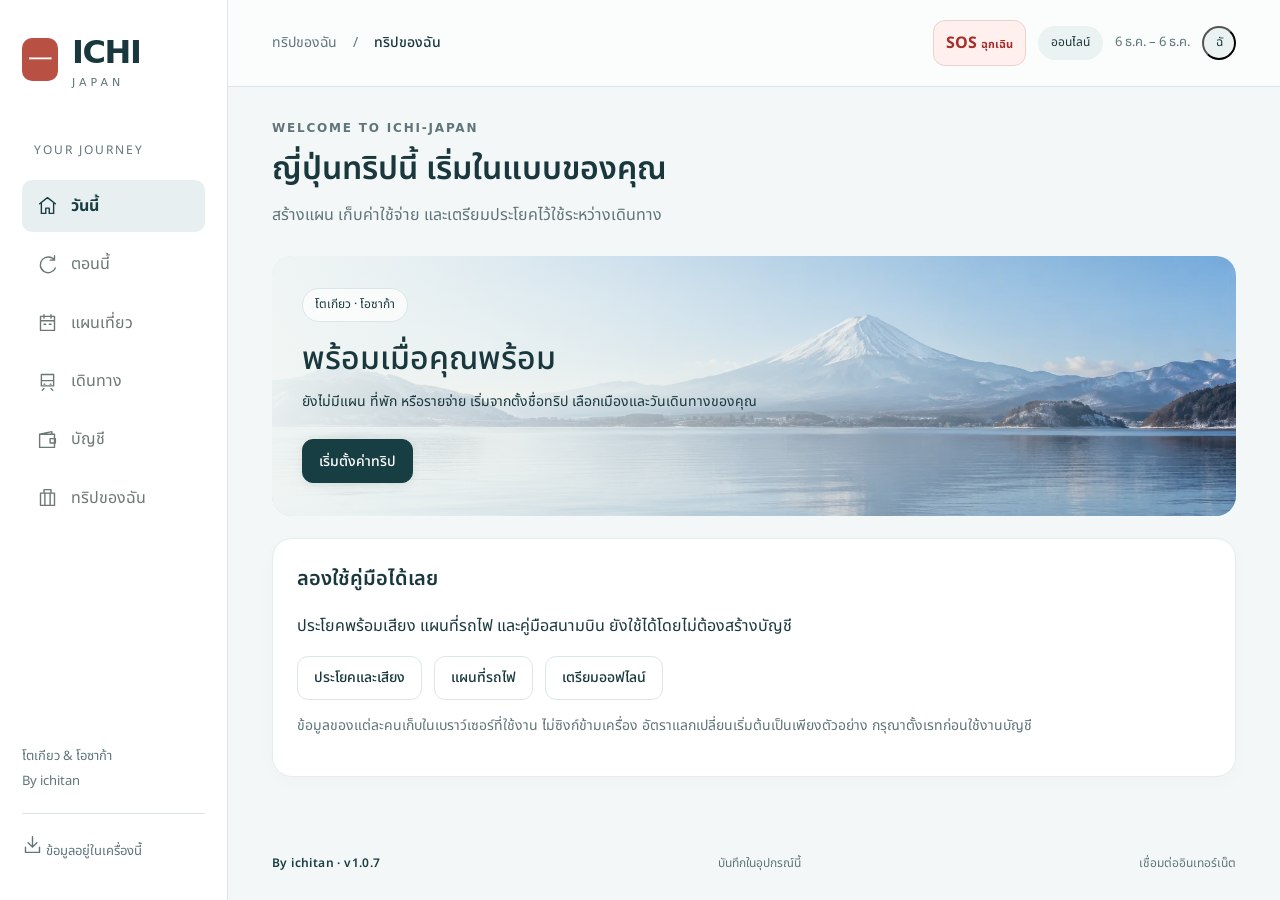
==== index1.html @ e756a632 "Rename index.html to index1.html" ====
<!doctype html><html lang="th"><head><meta charset="utf-8"><meta name="viewport" content="width=device-width,initial-scale=1,viewport-fit=cover"><meta name="theme-color" content="#254e48"><meta name="description" content="คู่หูเที่ยวญี่ปุ่น แผนทริป คู่มือสนามบิน บัญชีหารเงิน และเครื่องคิด Tax-free ที่เปิดออฟไลน์ได้"><title>ICHI-JAPAN</title><link rel="manifest" href="manifest.webmanifest"><link rel="icon" type="image/svg+xml" href="data:image/svg+xml,%3Csvg xmlns='http://www.w3.org/2000/svg' viewBox='0 0 64 64'%3E%3Crect width='64' height='64' rx='16' fill='%23254e48'/%3E%3Ctext x='32' y='46' text-anchor='middle' font-size='46' fill='white' font-family='serif'%3EI%3C/text%3E%3C/svg%3E"><link rel="stylesheet" href="style.css?v=107"></head><body><aside id="sidebar"></aside><div class="shell"><header id="topbar"></header><main id="app"></main><footer><span class="signature">By ichitan</span> บันทึกในอุปกรณ์นี้ <span id="net"></span></footer></div><nav id="bottom"></nav><dialog id="modal"><div id="modalbody"></div></dialog><div id="toast" role="status"></div><input hidden type="file" id="importfile" accept="application/json"><input hidden type="file" id="docfile" accept="image/*,application/pdf"><script type="module" src="app.js?v=107"></script></body></html>
---- style.css ----
:root{--ink:#243b36;--muted:#77807b;--green:#254e48;--pale:#edf3ef;--line:#e4e8e3;--paper:#fff;--bg:#f7f8f5;--warn:#966332;--red:#b4564b;font-family:system-ui,-apple-system,BlinkMacSystemFont,'Segoe UI',Tahoma,sans-serif;color:var(--ink);font-size:16px}*{box-sizing:border-box}body{margin:0;background:var(--bg)}button,input,select,textarea{font:inherit}button,a,input,select,textarea{-webkit-tap-highlight-color:transparent}button{cursor:pointer;color:inherit}button:disabled{opacity:.5;cursor:wait}button:focus-visible,a:focus-visible{outline:3px solid #a6c5b7;outline-offset:3px}a{color:var(--green)}aside{position:fixed;inset:0 auto 0 0;width:228px;border-right:1px solid var(--line);background:var(--paper);padding:36px 22px;display:flex;flex-direction:column}.brand{font-family:Georgia,serif;font-size:45px;letter-spacing:-3px;display:flex;align-items:center;gap:12px}.brand small{font:13px system-ui;letter-spacing:2px;border-left:1px solid var(--line);padding-left:12px}.side-label{font-size:12px;letter-spacing:2px;color:var(--muted);margin:52px 12px 16px}.navbtn{display:flex;align-items:center;gap:13px;border:0;background:transparent;border-radius:10px;padding:13px 15px;text-align:left;width:100%;margin:3px 0;color:#6e7872}.navbtn.active{background:var(--pale);color:var(--green);font-weight:650}.ico{width:21px;height:21px;flex-shrink:0;stroke:currentColor;stroke-width:1.6;fill:none;stroke-linecap:round;stroke-linejoin:round}.sidebar-bottom{margin-top:auto;font-size:13px;color:var(--muted);line-height:1.9}.shell{margin-left:228px;max-width:1610px}header{height:87px;border-bottom:1px solid var(--line);padding:0 44px;display:flex;align-items:center;justify-content:space-between;background:#ffffffa8;gap:16px}.crumb{font-size:14px;color:var(--muted)}.crumb b{color:var(--ink);font-weight:500}.pill{display:inline-flex;align-items:center;gap:7px;border-radius:100px;border:1px solid var(--line);padding:6px 12px;font-size:12px;background:white}.pill.green{background:var(--pale);border-color:transparent}.pill.warn{background:#fff4e7;color:var(--warn);border:0}.avatar{border-radius:50%;width:34px;height:34px;background:var(--pale);display:grid;place-items:center;font-size:12px}.flex{display:flex;align-items:center;gap:12px;flex-wrap:wrap}.between{justify-content:space-between}.right{margin-left:auto}.muted{color:var(--muted)}.eyebrow{font-size:12px;letter-spacing:2px;color:var(--muted);font-weight:600}.titleline{display:flex;align-items:center;justify-content:space-between;gap:20px;margin:0 0 27px}.titleline p{margin:8px 0 0;color:var(--muted)}h1{font-size:30px;line-height:1.4;font-weight:650;letter-spacing:-.7px;margin:6px 0}h2{font-size:19px;font-weight:600;margin:0}h3{font-size:16px;margin:0}p{line-height:1.75}main{padding:32px 44px;min-height:calc(100vh - 143px)}.btn{border:1px solid var(--line);border-radius:9px;background:#fff;padding:10px 16px;display:inline-flex;align-items:center;justify-content:center;gap:9px;text-decoration:none;font-size:14px;min-height:43px;line-height:1.5}.btn.primary{background:var(--green);border-color:var(--green);color:white}.btn.soft{background:var(--pale);border-color:transparent}.btn.danger{color:var(--red)}.btn.small{padding:6px 10px;min-height:34px;font-size:13px}.btn.full{width:100%}.linkbtn{background:none;border:0;padding:8px 0;color:var(--green);font-size:14px;text-decoration:underline;text-underline-offset:4px}.grid{display:grid;gap:22px}.cols{grid-template-columns:minmax(0,1.7fr) minmax(270px,1fr)}.three{grid-template-columns:repeat(3,minmax(0,1fr))}.two{grid-template-columns:repeat(2,minmax(0,1fr))}.card{border:1px solid var(--line);border-radius:15px;background:white;padding:24px}.cardhead{display:flex;justify-content:space-between;align-items:center;gap:12px;margin-bottom:22px}.hero{position:relative;overflow:hidden;border-radius:15px;min-height:245px;padding:30px;background:#e4eced url('fuji.webp') center/cover}.hero:before{content:'';position:absolute;inset:0;background:linear-gradient(90deg,#f1f6f4ee,#eef2f16b 58%,transparent)}.hero>*{position:relative}.hero h2{font-size:32px;font-weight:500;margin:14px 0 6px;line-height:1.45}.hero p{font-size:14px;margin:0 0 20px}.hero .pill{background:#ffffffb8}.gap{margin-top:22px}.big{font-size:36px;letter-spacing:-1px;font-weight:500;line-height:1.3}.moneyhero{background:var(--green);color:white;border:0}.moneyhero .muted{color:#c8d9d2}.statline{display:grid;grid-template-columns:1fr 1fr;gap:14px;margin-top:24px;padding-top:20px;border-top:1px solid #ffffff25}.statline strong{font-size:20px;font-weight:500}.statline small{display:block;margin-bottom:7px;color:#d0dfd8}.bar{height:5px;background:var(--line);border-radius:10px;overflow:hidden;margin:15px 0}.bar i{display:block;height:100%;background:#779a86}.checks{display:grid;gap:14px}.checkrow{display:flex;align-items:center;gap:12px;line-height:1.5;font-size:14px}.checkrow input{width:19px;height:19px;accent-color:var(--green);flex-shrink:0}.quick{display:grid;grid-template-columns:repeat(3,1fr);gap:12px}.quick button{border:1px solid var(--line);background:white;border-radius:12px;padding:20px 12px;text-align:left;font-size:14px;line-height:1.6}.quick .ico{display:block;margin-bottom:13px}.timeline{display:grid;gap:0}.event{display:grid;grid-template-columns:53px 17px 1fr auto;gap:10px;padding:16px 0;border-bottom:1px solid #f0f1ef;align-items:start}.event:last-child{border:0}.event time{font-size:13px;color:var(--muted);padding-top:3px}.event .dot{width:9px;height:9px;border:2px solid #83a093;border-radius:50%;margin:7px 0}.event p{font-size:13px;color:var(--muted);margin:4px 0}.event.done h3{text-decoration:line-through;color:var(--muted)}.empty{padding:25px 12px;text-align:center;color:var(--muted);font-size:14px;line-height:1.8}.tabs{display:flex;gap:7px;flex-wrap:wrap;margin-bottom:24px}.tab{border:1px solid var(--line);border-radius:8px;background:#fff;padding:9px 16px;font-size:14px}.tab.active{background:var(--green);color:white;border-color:var(--green)}.datebtn{min-width:68px}.datebtn b{display:block;font-size:21px;margin-top:4px}.notice{background:#f3f5f1;border-left:3px solid #a6b7a8;padding:14px 17px;border-radius:0 8px 8px 0;font-size:14px;line-height:1.7;margin:16px 0}.notice.warn{background:#fff7ee;border-color:#c9a57a}.field{display:flex;flex-direction:column;gap:7px;font-size:14px;margin-bottom:17px}.field input,.field select,.field textarea{width:100%;border:1px solid #dce1da;border-radius:8px;background:#fff;padding:11px 12px;color:var(--ink);min-height:44px}.field textarea{min-height:90px;resize:vertical}input[type=checkbox]{accent-color:var(--green)}.valuecard{background:var(--pale);border-radius:12px;padding:22px}.valuecard .big{font-size:30px}.row{display:flex;justify-content:space-between;gap:16px;padding:14px 0;border-bottom:1px solid var(--line);align-items:center}.row:last-child{border-bottom:0}.row p{margin:3px 0 0;font-size:13px;color:var(--muted)}.row strong{font-weight:550}.rightalign{text-align:right}.stepnum{width:37px;height:37px;border:1px solid var(--line);border-radius:50%;display:grid;place-items:center;font-family:Georgia,serif;font-size:21px;flex-shrink:0}.stepcard{display:flex;gap:17px;padding:20px 0;border-bottom:1px solid var(--line)}.stepcard p{margin:8px 0;font-size:15px}.jp{font-size:25px;line-height:1.7;word-break:break-word}.phrases{display:grid;gap:12px}.phrase{background:white;border:1px solid var(--line);border-radius:10px;text-align:left;padding:18px}.phrase small{display:block;color:var(--muted);font-size:13px;margin-top:8px}.travel-sign{background:#243b36;color:#fff;border-radius:10px;padding:17px;font-size:22px;letter-spacing:.5px}.airportlinks a{display:block;margin:10px 0;font-size:14px}dialog{border:0;border-radius:18px;max-width:590px;width:calc(100% - 28px);padding:28px;max-height:90dvh;box-shadow:0 25px 90px #1c322333}dialog::backdrop{background:#1b292b66;backdrop-filter:blur(3px)}dialog h2{margin:0 0 24px}dialog .close{float:right;border:0;background:var(--pale);border-radius:50%;width:32px;height:32px;font-size:20px}.dialogactions{display:flex;justify-content:flex-end;gap:10px;margin-top:23px}.fullscreenjp{padding:25px 0;text-align:center}.fullscreenjp .jp{font-size:38px}#toast{position:fixed;bottom:30px;left:50%;transform:translateX(-50%);background:#213d35;color:white;border-radius:12px;padding:13px 23px;z-index:20;max-width:90%;box-shadow:0 5px 25px #0002;display:none;font-size:14px}footer{padding:10px 44px 23px;font-size:12px;color:var(--muted);display:flex;justify-content:space-between}#bottom{display:none}details{border-top:1px solid var(--line);padding-top:17px;margin-top:17px}summary{cursor:pointer;font-size:14px;font-weight:550}details p,details li{font-size:14px;line-height:1.8}.expenseicon{width:41px;height:41px;display:grid;place-items:center;background:var(--pale);border-radius:10px}.listitem{display:flex;align-items:center;gap:13px;padding:16px 0;border-bottom:1px solid var(--line)}.listitem .grow{flex:1;min-width:0}.listitem p{margin:4px 0 0;font-size:13px;color:var(--muted)}.listitem h3{overflow-wrap:anywhere}.note{font-size:13px;color:var(--muted);line-height:1.7}.subhead{margin:24px 0 14px}.tagline{display:none}.filelist{max-height:360px;overflow:auto}.redtext{color:var(--red)}.checkboxlabel{display:flex;gap:10px;align-items:flex-start;font-size:14px;line-height:1.6;margin:14px 0}.checkboxlabel input{margin-top:5px}.search{width:100%;padding:12px;border:1px solid var(--line);border-radius:8px}.overflow{overflow-wrap:anywhere}
@media(min-width:1450px){main{padding:40px 62px}header{padding:0 62px}.hero{min-height:280px}}@media(max-width:1100px){aside{width:190px;padding:28px 15px}.shell{margin-left:190px}main{padding:28px}.cols{grid-template-columns:1.4fr 1fr}.three{grid-template-columns:1fr 1fr}.quick{gap:8px}.card{padding:20px}header{padding:0 28px}.titleline h1{font-size:26px}}@media(max-width:800px){aside{display:none}.shell{margin:0}header{height:65px;padding:0 20px}.crumb{font-size:13px}.tagline{display:block;font:28px Georgia;letter-spacing:-1px}main{padding:25px 18px 20px}.titleline{margin-bottom:21px;gap:10px}.titleline h1{font-size:26px}.titleline p{font-size:14px}.cols,.two,.three{grid-template-columns:1fr}.hero{min-height:225px;padding:25px}.hero h2{font-size:29px}.card{padding:21px}.grid{gap:17px}.gap{margin-top:17px}#bottom{display:grid;grid-template-columns:repeat(5,1fr);position:fixed;bottom:0;left:0;right:0;background:#fffffff2;backdrop-filter:blur(12px);border-top:1px solid var(--line);padding:6px 8px max(8px,env(safe-area-inset-bottom));z-index:5}#bottom .navbtn{display:flex;flex-direction:column;gap:5px;font-size:12px;justify-content:center;padding:8px 2px;margin:0;border-radius:9px}#bottom .navbtn.active{background:transparent;color:var(--green)}#bottom .navbtn.active .ico{stroke-width:2.4}footer{padding:15px 18px 110px;flex-direction:column;gap:6px}.big{font-size:34px}.statline{margin-top:19px;padding-top:17px}.mobilehide{display:none}#toast{bottom:95px}.quick button{padding:17px 11px;font-size:13px}.two.formgrid{grid-template-columns:1fr 1fr}dialog{padding:23px}.datebtn{min-width:52px;padding:8px 10px}.titleline .btn{font-size:13px;padding:9px 12px}.titleline .eyebrow{font-size:11px}.event{grid-template-columns:43px 12px 1fr auto;gap:8px}}
/* Tabi 2 — typography and mobile travel workspace */
@font-face{font-family:Tabi Thai;src:url('fonts/noto-thai-400.ttf') format('truetype');font-weight:400;font-display:swap}@font-face{font-family:Tabi Thai;src:url('fonts/noto-thai-500.ttf') format('truetype');font-weight:500;font-display:swap}@font-face{font-family:Tabi Thai;src:url('fonts/noto-thai-600.ttf') format('truetype');font-weight:600;font-display:swap}@font-face{font-family:Tabi Thai;src:url('fonts/noto-thai-700.ttf') format('truetype');font-weight:700;font-display:swap}
:root{font-family:'Tabi Thai',system-ui,sans-serif;--ink:#213c3e;--green:#1e5656;--muted:#687d7d;--pale:#edf5f3;--line:#e1eaea;--bg:#f6f9f9}body{line-height:1.65}h1,h2,h3{letter-spacing:0}h1{font-weight:600;font-size:29px}h2{font-weight:600;font-size:20px}.titleline{align-items:flex-start}.titleline>.btn{flex-shrink:0}.card{border-radius:20px;border-color:#e5eded;box-shadow:0 4px 25px #274c4b04}.btn{font-weight:500;border-radius:11px}.btn.primary{box-shadow:0 3px 9px #24494914}.hero{border-radius:20px}.hero h2{font-weight:500}.eyebrow{font-family:system-ui,sans-serif;letter-spacing:1.8px}.big{font-family:'Tabi Thai',system-ui;font-variant-numeric:tabular-nums;letter-spacing:-.6px}.sidebar-bottom{font-family:'Tabi Thai',sans-serif}.signature{font-weight:600;letter-spacing:.4px;color:var(--green)}.travelnav{display:grid;grid-template-columns:repeat(4,1fr);gap:8px;margin-bottom:28px;background:#eaf0ef;padding:6px;border-radius:16px}.travelnav-item{border:0;border-radius:12px;background:transparent;display:flex;align-items:center;justify-content:center;gap:10px;min-height:57px;color:#677e7b;font-size:15px}.travelnav-item.selected{background:#fff;color:var(--green);box-shadow:0 3px 9px #123c3510;font-weight:600}.cityswitch{display:flex;gap:9px;margin:0 0 23px}.cityswitch button{border:1px solid var(--line);border-radius:12px;background:white;padding:10px 20px;font-size:20px;color:#78938d}.cityswitch span{font-size:14px;margin-left:8px;color:var(--ink)}.cityswitch button.active{background:var(--green);border-color:var(--green);color:#d9ece6}.cityswitch .active span{color:white}.linebadge{display:inline-flex;align-items:center;gap:9px;border-radius:8px;padding:9px 12px;background:color-mix(in srgb,var(--rail) 9%,white);color:var(--rail);font-size:14px;font-weight:600}.stationpath{margin:26px 0 22px;padding-left:28px}.stationpath>div{position:relative;padding:0 0 30px 23px;border-left:3px solid var(--rail)}.stationpath>div:last-child{padding-bottom:0;border-color:transparent}.stationpath>div:before{content:'';position:absolute;left:-8px;top:4px;width:10px;height:10px;border:2px solid var(--rail);background:#fff;border-radius:50%}.stationpath small,.stationpath strong,.stationpath span{display:block}.stationpath small{font-size:12px;color:var(--muted);margin-bottom:5px}.stationpath strong{font-size:20px;line-height:1.5;overflow-wrap:anywhere}.stationpath span{font-size:14px;color:var(--muted)}.direction{background:#edf3f5;border-radius:12px;padding:16px 19px}.direction span{display:block;font-size:12px;color:var(--muted);margin-bottom:4px}.direction b{font-size:17px}.stepnum{font:500 16px system-ui;border:0;background:var(--pale)}.stepcard{gap:14px}.stepcard p{margin-bottom:0}.guideheading{margin-top:22px;font-size:24px}.travel-sign{font-family:system-ui,sans-serif;background:#243e44;padding:23px;border-radius:14px;line-height:1.6}.phraseintro{display:flex;justify-content:space-between;align-items:center;padding:25px 28px;background:linear-gradient(115deg,#e5f0f0,#f1f5f1);border-radius:18px;margin-bottom:22px}.phraseintro h2{margin:7px 0;font-size:25px}.phraseintro p{margin:0;font-size:14px;color:var(--muted)}.phrasekanji{font-size:65px;color:#acc8c0;font-family:serif;line-height:1}.categoryrail{display:flex;gap:8px;overflow-x:auto;padding:0 0 8px;margin-bottom:12px;scrollbar-width:thin}.category{border:1px solid var(--line);background:white;border-radius:100px;padding:8px 15px;white-space:nowrap;font-size:14px}.category.selected{background:var(--green);color:white;border-color:var(--green)}.phrasecard{padding:22px;background:white;border:1px solid var(--line);border-radius:18px;min-width:0}.phrasecat{font-size:12px;letter-spacing:.2px;color:var(--muted)}.sound-icon{width:39px;height:39px;display:grid;place-items:center;background:var(--pale);color:var(--green);border:0;border-radius:50%}.phrasecard h3{font-size:16px;font-weight:500;margin-top:10px}.phrasejp{font-family:system-ui,sans-serif;font-size:23px;font-weight:500;margin:15px 0 8px;line-height:1.7}.reading{font-size:16px;line-height:1.9;color:#357471;margin:5px 0}.romaji{font:14px/1.8 system-ui;color:var(--muted);margin:3px 0}.phrasebottom{display:flex;justify-content:space-between;gap:7px;margin-top:22px;padding-top:16px;border-top:1px solid #edf1ef}.phrasebottom .btn{font-size:12px}.maptip{display:flex;flex-direction:column;gap:5px;background:var(--pale);padding:17px 22px;border-radius:14px;margin-bottom:22px;font-size:14px}.mapthumb{display:block;width:100%;height:225px;border:1px solid var(--line);border-radius:13px;padding:0;overflow:hidden;background:#fff;margin-bottom:20px}.mapthumb img{width:100%;height:100%;object-fit:contain}.mapcard p{font-size:14px}.mapcard .note{font-size:12px}.mapmodal{width:min(1100px,calc(100% - 20px));max-width:1100px}.mapviewport{overflow:auto;max-height:64dvh;border:1px solid var(--line);border-radius:10px;background:white;overscroll-behavior:contain}.mapviewport img{display:block;height:auto;touch-action:pan-x pan-y pinch-zoom}.maptools{margin-bottom:16px}.sr-only{position:absolute;width:1px;height:1px;overflow:hidden;clip:rect(0,0,0,0)}.airport-tabs .tab b{font-family:system-ui,sans-serif;margin-right:6px}.field input:focus,.field select:focus,.field textarea:focus{outline:2px solid #9bc4bf;outline-offset:1px}
@media(max-width:800px){main{padding:24px 18px}.titleline h1{font-size:25px}.titleline p{font-size:13px;max-width:240px}.titleline>.btn{font-size:12px;padding:8px 11px;white-space:nowrap;min-height:39px}.titleline>.btn .ico{width:17px}.card{padding:21px;border-radius:17px}.travelnav{gap:3px;padding:5px;border-radius:14px;margin-bottom:23px}.travelnav-item{flex-direction:column;gap:5px;min-height:66px;font-size:12px}.travelnav-item .ico{width:22px}.cityswitch button{padding:9px 17px}.phraseintro{padding:21px}.phraseintro h2{font-size:22px}.phrasekanji{font-size:49px}.phraseintro .eyebrow{font-size:10px}.phrasecard{padding:21px}.phrasejp{font-size:24px}.phrasebottom .btn{font-size:12px;padding:8px 10px}.stationpath{padding-left:8px}.stationpath strong{font-size:19px}.stepcard p{font-size:14px;line-height:1.85}.stepcard h3{font-size:16px}.travel-sign{font-size:19px;padding:20px}#bottom{box-shadow:0 -5px 25px #20494606}#bottom .navbtn{font-size:11px}.mapmodal{padding:18px}.mapviewport{max-height:64dvh}.fullscreenjp .jp{font-size:31px}.signature{margin-bottom:4px}.airport-tabs{gap:6px}.airport-tabs .tab{font-size:12px;padding:9px}.hero h2{font-size:28px}.brand small{font-family:system-ui}}
.sound-icon.playing,.btn.playing{background:#225d57!important;color:white!important;box-shadow:0 0 0 4px #225d5720}.sound-icon.playing .ico{animation:soundpulse .9s ease-in-out infinite alternate}@keyframes soundpulse{from{opacity:.55}to{opacity:1}}@media(prefers-reduced-motion:reduce){.sound-icon.playing .ico{animation:none}}
/* Tabi 3: compact bilingual workspace, clear money entry, preparation cards. */
:root{--ink:#173536;--muted:#586f70;--green:#175b5a;--bg:#f5f8f9;--line:#dce7e7}h1{font-size:clamp(1.6rem,2.5vw,2rem);line-height:1.5}.note,.reading,.field,.btn.small,.category,.romaji{font-size:.875rem}.card{box-shadow:0 6px 22px #17353605}.btn{min-height:44px}.btn.small{min-height:42px}.btn:hover{border-color:#83a5a4}.btn.primary:hover{background:#104847}.travelnav{grid-template-columns:repeat(6,minmax(0,1fr));background:#e7eeee;gap:4px}.travelnav-item{font-size:.875rem;flex-direction:column;gap:5px;min-height:72px;padding:8px 5px}.travelnav-item.selected{box-shadow:0 3px 12px #123c3512}.section-lead{margin:8px 0 24px;border-bottom:1px solid var(--line);padding-bottom:23px}.section-lead h2{font-size:1.7rem;margin:8px 0}.section-lead p{color:var(--muted);margin:8px 0 0}.phraseintro{background:#123f42;color:#fff;border:0}.phraseintro .eyebrow,.phraseintro p{color:#d0e2e3}.phrasekanji{color:#a8cecd}.phrase-tools{display:flex;gap:15px;align-items:flex-start}.phrase-tools>.field{flex:1}.language-toggle{display:flex;gap:3px;background:#e7eeee;border-radius:12px;padding:4px}.language-toggle button{border:0;border-radius:9px;background:transparent;padding:10px 12px;min-height:44px;font-size:.875rem;white-space:nowrap}.language-toggle button[aria-pressed=true]{background:#fff;color:var(--green);box-shadow:0 2px 5px #17353610;font-weight:600}.translatebar{display:flex;justify-content:space-between;align-items:center;flex-wrap:wrap;gap:14px;margin:18px 0 24px;padding:18px 20px;border:1px solid var(--line);border-radius:14px;background:white}.translatebar strong{font-weight:600}.translatebar span{display:block;font-size:.875rem;color:var(--muted);margin-top:4px}.translatebar .flex{gap:7px}.translatebar .btn{font-size:.875rem}.phrasecard{display:flex;flex-direction:column;border:1px solid var(--line);box-shadow:0 4px 15px #123c3504}.phrasecard h3{margin-top:12px;font-size:1rem}.phrasecard .phrasejp{margin:14px 0 8px;font-size:1.55rem}.phrasecard .phrase-en{font-size:1.3rem}.phrasecard .reading{margin:4px 0;line-height:1.85;color:#3d6565}.phrasecard .romaji{margin:3px 0}.phrasecard .phrasebottom{margin-top:auto;padding-top:18px;gap:8px;flex-wrap:wrap}.alternate-language{margin:15px 0 0;padding-top:12px}.alternate-language summary{color:var(--muted);font-size:.875rem}.alternate-language p{margin:10px 0}.language-label{display:block;font-size:.75rem;letter-spacing:1px;font-weight:600;color:var(--muted)}.english-block{border-top:1px solid var(--line);margin-top:23px;padding-top:23px}.english-block>p[lang=en]{font-size:1.3rem;margin:10px 0}.fullscreenjp{padding:12px 0 24px}.fullscreenjp .jp{margin:12px 0}.fullscreenjp .reading{font-size:1rem}.categoryrail{padding-bottom:9px;scrollbar-width:thin}.category{min-height:44px}.manners-card h3{display:flex;align-items:flex-start;gap:10px;margin:20px 0;font-size:1.1rem;font-weight:500;line-height:1.8}.manners-card h3 .ico{margin-top:4px;color:#92704b}.do-instead{padding:15px 18px;background:#f0f6f5;border-radius:12px}.do-instead b{font-size:.875rem;color:var(--green)}.do-instead p{margin:4px 0 0;font-size:1rem}.qa-card{border:1px solid var(--line);border-radius:16px;padding:0;background:white;margin:0 0 12px;overflow:hidden}.qa-card>summary{display:flex;gap:15px;align-items:flex-start;padding:20px;list-style:none;font-size:1rem}.qa-card>summary:after{content:'+';margin-left:auto;color:var(--green);font-size:22px}.qa-card[open]>summary:after{content:'−'}.qa-card summary::-webkit-details-marker{display:none}.qa-card summary small{display:block;font-size:.875rem;color:var(--muted);font-weight:400;margin-top:4px}.qa-number{font:500 16px system-ui;color:var(--green);background:var(--pale);padding:10px;border-radius:10px;flex-shrink:0}.qa-body{padding:0 20px 22px}.answer-box{background:#f0f6f5;border-radius:12px;padding:18px;margin:18px 0}.answer-box p[lang=en]{font-size:1.2rem;margin:7px 0}.answer-box .reading{margin:6px 0}.my-answer{border-left:3px solid var(--green);padding:10px 15px;margin:16px 0;overflow-wrap:anywhere}.my-answer p{white-space:pre-wrap}.prep-docs .btn{margin-top:10px}.prep-shortcuts{display:grid;grid-template-columns:1fr 1fr;gap:12px;margin-top:14px}.prep-shortcuts button{background:#edf4f3;border:0;border-radius:12px;padding:16px;display:flex;gap:10px;align-items:center;font-size:.875rem;text-align:left}.amount-entry{background:#edf5f4;border-radius:16px;padding:22px;margin:20px 0}.amount-entry .field{margin-bottom:5px}.amount-entry input{font-size:2rem;background:transparent;border:0;border-bottom:1px solid #bdd3cf;border-radius:0;padding:8px 0;font-weight:500;font-variant-numeric:tabular-nums}.amount-entry input:focus{outline:0;border-bottom-color:var(--green)}#expensePreview strong{display:block;font-size:1.4rem;margin:8px 0 4px}#expensePreview span{font-size:.875rem;color:#3d6565}.splitpicker{border:0;padding:0;margin:0 0 20px;display:grid;grid-template-columns:repeat(4,1fr);gap:7px}.splitpicker legend{font-size:.875rem;margin-bottom:9px}.splitpicker label{position:relative;cursor:pointer}.splitpicker input{position:absolute;width:1px;height:1px;opacity:0}.splitpicker span{display:block;text-align:center;background:#fff;border:1px solid var(--line);border-radius:10px;padding:12px 5px;font-size:.875rem}.splitpicker input:checked+span{background:var(--green);border-color:var(--green);color:#fff}.splitpicker input:focus-visible+span{outline:3px solid #92b6b3;outline-offset:2px}.formerror:not([hidden]){background:#fff0ee;border:1px solid #e9b8ae;color:#8e3028;border-radius:10px;padding:14px;line-height:1.7;margin-bottom:18px}.dialogactions{position:sticky;bottom:-24px;background:white;padding:15px 0;margin-top:20px;border-top:1px solid var(--line);z-index:2}.dialogactions .primary{flex:1}.field input,.field select,.field textarea{font-size:1rem}input:focus,select:focus,textarea:focus{outline:2px solid #78a7a2;outline-offset:2px}.listitem .rightalign{flex-shrink:0}.listitem .rightalign strong{font-variant-numeric:tabular-nums}.phrase-en,.phrasejp,.qa-body,.fullscreenjp{overflow-wrap:anywhere}
@media(max-width:800px){.travelnav{grid-template-columns:repeat(3,minmax(0,1fr));gap:5px}.travelnav-item{flex-direction:row;min-height:50px;font-size:.875rem}.travelnav-item .ico{width:19px}.phrase-tools{flex-direction:column;gap:0}.phrase-tools>.field,.language-toggle{width:100%}.language-toggle{margin-bottom:17px}.language-toggle button{flex:1}.translatebar{padding:16px}.translatebar .flex{display:grid;grid-template-columns:1fr 1fr;width:100%}.translatebar .btn:last-child{grid-column:1/-1}.section-lead h2{font-size:1.45rem}.phraseintro h2{font-size:1.5rem}.phraseintro p{font-size:.875rem}.phraseintro .eyebrow{font-size:.75rem}.phrasebottom .btn{font-size:.875rem}#bottom .navbtn{font-size:.75rem}dialog{border-radius:22px 22px 0 0;max-height:94dvh;width:100%;max-width:none;margin:auto 0 0;padding:22px 20px calc(22px + env(safe-area-inset-bottom))}.dialogactions{bottom:calc(-22px - env(safe-area-inset-bottom));padding-bottom:max(15px,env(safe-area-inset-bottom))}.listitem{flex-wrap:wrap}.listitem .rightalign{margin-left:auto}.titleline{flex-wrap:wrap}.titleline>.btn{min-height:44px}.splitpicker{grid-template-columns:1fr 1fr}.two.formgrid{grid-template-columns:1fr}.prep-shortcuts{gap:9px}.qa-card>summary{padding:17px}.qa-body{padding:0 17px 20px}.card,.phrasecard{padding:20px}main{padding:24px 16px}#customshare[hidden]{display:none!important}}
/* ICHI - JAPAN · focused financial workspace */
:root{--ink:#19383d;--green:#173e42;--muted:#607579;--line:#dce6e8;--pale:#eaf2f2;--bg:#f4f7f8}.ichi-brand{font-family:system-ui,sans-serif;letter-spacing:-1.8px;display:block;font-size:38px;font-weight:750;line-height:1}.ichi-brand small{display:block;border:0;padding:11px 0 0;font-size:13px;font-weight:500;letter-spacing:3px;color:var(--muted)}.ichi-mobile{font-family:system-ui,sans-serif;font-weight:750;font-size:25px;letter-spacing:-.6px}.ichi-mobile small{font-size:12px;letter-spacing:1px;font-weight:500;margin-left:5px}.navbtn.active{background:#e7eff0}.wallet-tabs{display:flex;border-bottom:1px solid var(--line);gap:28px;margin-bottom:25px;overflow-x:auto}.wallet-tabs button{background:transparent;border:0;border-bottom:3px solid transparent;padding:10px 0 14px;font-size:.95rem;white-space:nowrap;color:var(--muted)}.wallet-tabs button.active{border-bottom-color:var(--green);color:var(--green);font-weight:600}.wallet-layout{display:grid;grid-template-columns:minmax(285px,.88fr) minmax(0,1.45fr);gap:28px;align-items:start}.wallet-overview{background:#173e42;color:#fff;padding:27px;border-radius:22px;box-shadow:0 10px 26px #173e4212}.wallet-overview>.flex{font-size:.95rem}.wallet-currency{font:12px system-ui;letter-spacing:2px;border:1px solid #ffffff40;border-radius:7px;padding:4px 8px}.wallet-total{font-size:clamp(2.1rem,3.5vw,3rem);line-height:1.4;font-weight:500;margin:15px 0 4px;font-variant-numeric:tabular-nums;overflow-wrap:anywhere}.wallet-overview>p{font-size:.8rem;color:#c1d5d8;margin:0}.wallet-metrics{border-top:1px solid #ffffff2b;display:grid;grid-template-columns:1fr 1fr;gap:20px;margin-top:24px;padding-top:20px}.wallet-metrics span{display:block;font-size:.85rem;color:#c1d5d8;margin-bottom:6px}.wallet-metrics strong{font-size:1.25rem;font-weight:500;overflow-wrap:anywhere}.wallet-main-actions{display:grid;grid-template-columns:1fr 1fr;gap:12px;margin:18px 0}.wallet-main-actions .btn{min-height:53px;font-size:1rem}.income-btn{background:#e4f2eb;color:#24694b;border-color:#cce3d6}.wallet-small-stats{display:grid;grid-template-columns:1fr 1fr;gap:12px}.wallet-small-stats section{border:1px solid var(--line);background:#fff;border-radius:16px;padding:18px;display:flex;flex-direction:column;align-items:flex-start;min-width:0}.wallet-small-stats span{font-size:.85rem;color:var(--muted)}.wallet-small-stats strong{font-size:1.45rem;font-weight:500;margin-top:9px;overflow-wrap:anywhere}.wallet-small-stats small{font-size:.8rem;color:var(--muted);margin-bottom:16px}.wallet-small-stats .btn{margin-top:auto;width:100%}.wallet-budget{background:transparent;padding:23px 2px}.wallet-budget p{font-size:.9rem;margin-bottom:8px}.wallet-budget small{font-size:.8rem;color:var(--muted)}.wallet-ledger{padding:26px}.wallet-ledger .cardhead{margin-bottom:17px}.ledger-filters{display:flex;gap:6px;overflow-x:auto;padding-bottom:16px}.ledger-filters button{background:#f2f5f6;border:1px solid transparent;border-radius:9px;padding:8px 13px;min-height:42px;font-size:.875rem;white-space:nowrap;color:var(--muted)}.ledger-filters button[aria-pressed=true]{background:#e7eff0;color:var(--green);border-color:#cbdcdf;font-weight:500}.ledger-date{display:flex;justify-content:space-between;align-items:center;padding:16px 0 8px;color:var(--muted);font-size:.8rem}.ledger-date span{font-size:.75rem}.ledger-row{display:flex;gap:13px;align-items:flex-start;padding:17px 0;border-bottom:1px solid #e9eff0}.ledger-icon{display:grid;place-items:center;width:40px;height:40px;border-radius:12px;background:#edf1f4;color:#527080;flex-shrink:0}.ledger-icon.incoming{background:#e8f3eb;color:#2b7757}.ledger-description{min-width:0;flex:1}.ledger-description h3{font-size:.95rem;font-weight:500;overflow-wrap:anywhere}.ledger-description p{font-size:.8rem;color:var(--muted);margin:4px 0}.ledger-description small{font-size:.8rem;color:var(--muted)}.ledger-amount{text-align:right;flex-shrink:0}.ledger-amount strong{font-weight:600;font-size:1rem;font-variant-numeric:tabular-nums}.ledger-amount small{display:block;font-size:.8rem;color:var(--muted);margin-top:4px}.ledger-amount.incoming strong{color:#277153}.ledger-amount .linkbtn{font-size:.8rem;padding:6px 0}.wallet-tools{display:flex;gap:8px;flex-wrap:wrap;padding-top:22px}.wallet-empty{padding:35px 12px;text-align:center}.wallet-empty>.ico{width:36px;height:36px;color:#8ca5ac;margin-bottom:15px}.wallet-empty h3{font-weight:500}.wallet-empty p{font-size:.9rem;color:var(--muted)}.wallet-success{display:flex;align-items:center;gap:12px;border:1px solid #b8dccc;background:#ebf7ef;border-radius:12px;padding:15px 18px;margin-bottom:22px;color:#276546;font-size:.9rem}.wallet-success button{margin-left:auto;background:transparent;border:0;font-size:22px;min-height:36px;min-width:36px}.wallet-editor-heading{display:flex;justify-content:space-between;align-items:center;gap:12px;margin-bottom:22px}.wallet-editor{max-width:950px;margin:auto;border:1px solid var(--line);background:white;border-radius:23px;padding:32px}.editor-title{margin-bottom:25px}.editor-title h1{font-size:1.65rem;margin-top:8px}.entry-type-picker{display:grid;grid-template-columns:repeat(4,1fr);gap:5px;background:#edf2f3;border-radius:12px;padding:5px;margin-bottom:23px}.entry-type-picker button{border:0;background:transparent;min-height:45px;border-radius:9px;padding:8px;font-size:.875rem}.entry-type-picker button[aria-pressed=true]{background:#fff;box-shadow:0 2px 8px #173e420d;color:var(--green);font-weight:600}.entry-type-picker button:disabled{opacity:1;cursor:default}.entry-type-picker button:disabled[aria-pressed=false]{opacity:.45}.wallet-entry-columns{display:grid;grid-template-columns:1fr 1fr;gap:35px}.wallet-entry-columns .amount-entry{margin-top:0;padding:23px;background:#f0f5f6}.wallet-entry-columns .income-entry{background:#eef7f1}.wallet-entry-columns input[name=amount]{font-size:2.45rem;min-width:0}#walletPreview strong{display:block;font-size:1.3rem;font-weight:500;margin:12px 0 4px}#walletPreview span{font-size:.875rem;color:var(--muted)}.wallet-savebar{display:flex;gap:12px;justify-content:flex-end;position:sticky;bottom:0;background:#fffffff7;padding:18px 0 0;margin-top:26px;border-top:1px solid var(--line);z-index:3}.wallet-save{min-width:220px;min-height:50px;font-size:1rem}.wallet-editor .splitpicker{grid-template-columns:1fr 1fr}.wallet-editor .field textarea{min-height:84px}.wallet-editor [hidden]{display:none!important}.wallet-editor .formerror{scroll-margin-top:25px}.wallet-entry-columns>section{min-width:0}
@media(max-width:1150px){.wallet-layout{grid-template-columns:1fr;gap:8px}.wallet-layout>div:first-child{display:grid;grid-template-columns:1fr 1fr;gap:14px}.wallet-overview{grid-row:span 2}.wallet-main-actions{margin:0;align-self:start}.wallet-small-stats{grid-column:2}.wallet-budget{grid-column:1/-1;padding:10px 0 18px}}@media(max-width:800px){.wallet-layout>div:first-child{display:block}.wallet-main-actions{margin:16px 0}.wallet-overview{padding:24px}.wallet-total{font-size:2.5rem}.wallet-metrics{margin-top:20px;padding-top:17px}.wallet-tabs{gap:20px;margin-bottom:20px}.wallet-tabs button{font-size:.9rem}.wallet-ledger{padding:20px 16px}.wallet-small-stats section{padding:15px}.wallet-small-stats strong{font-size:1.3rem}.wallet-budget{padding:22px 2px}.wallet-entry-columns{grid-template-columns:1fr;gap:5px}.wallet-editor{padding:22px 17px;border-radius:18px}.entry-type-picker{grid-template-columns:1fr 1fr}.wallet-editor-heading .pill{font-size:.75rem}.wallet-savebar{bottom:76px;padding:14px 0 8px;box-shadow:0 -8px 15px #ffffffdd}.wallet-save{flex:1;min-width:0;font-size:.95rem}.ledger-icon{width:33px;height:33px;border-radius:9px}.ledger-row{gap:9px}.ledger-amount strong{font-size:.95rem}.ledger-description h3{font-size:.9rem}.wallet-success{padding:13px;font-size:.875rem}.wallet-entry-columns input[name=amount]{font-size:2.1rem}.wallet-editor-heading .btn{font-size:.875rem}}
@media(max-width:380px){.ledger-row{flex-wrap:wrap}.ledger-amount{margin-left:auto}.wallet-small-stats{grid-template-columns:1fr}.wallet-savebar{flex-wrap:wrap}.wallet-tabs{gap:16px}}
/* ICHI-JAPAN: travel desk and offline preparation */
.ichi-brand{position:relative;padding-left:50px;font-size:32px;letter-spacing:-1.4px}.ichi-brand:before{content:'一';position:absolute;left:0;top:2px;width:36px;height:43px;border-radius:10px;background:#b85143;color:#fff;font:25px/43px serif;text-align:center}.ichi-brand small{font-size:11px;letter-spacing:4px;padding-top:8px}.ichi-mobile{letter-spacing:-1px}.ichi-mobile:before{content:'一';display:inline-grid;place-items:center;background:#b85143;color:white;border-radius:7px;width:27px;height:30px;font:20px serif;margin-right:9px;vertical-align:middle}.ichi-mobile small{letter-spacing:2px;font-size:10px}.dashboard-grid{display:grid;grid-template-columns:minmax(0,1.7fr) minmax(280px,1fr);gap:26px}.smart-hero{min-height:260px;display:flex;flex-direction:column;align-items:flex-start;justify-content:center}.smart-hero h2{font-size:clamp(1.5rem,2.5vw,2rem);max-width:620px}.smart-hero p{max-width:520px;line-height:1.9}.smart-hero .btn{margin-top:4px}.pinned-row{display:flex;flex-direction:column;text-align:left;width:100%;border:0;border-bottom:1px solid var(--line);background:white;padding:16px 0;gap:6px}.pinned-row b{font-size:1rem;font-weight:500}.pinned-row span{font-size:1rem;color:var(--muted)}.pinned-row:last-child{border:0}.summary-hero{display:grid;grid-template-columns:1fr 1fr;gap:25px;background:#173e42;color:white;border-radius:22px;padding:30px}.summary-hero span{display:block;color:#cee0e0;font-size:.9rem}.summary-hero strong{display:block;font-size:2.3rem;line-height:1.6;font-weight:500;font-variant-numeric:tabular-nums;overflow-wrap:anywhere}.summary-phases{display:grid;grid-template-columns:repeat(3,1fr);gap:16px;margin-top:20px}.summary-phases span{color:var(--muted);font-size:.875rem}.summary-phases h2{margin-top:10px;font-size:1.4rem}.offline-groups{background:#f2f6f6;padding:3px 16px;border-radius:13px}.offline-groups .row{gap:12px;font-size:.875rem}.offline-groups strong{white-space:nowrap;font-weight:500}.offline-steps{padding-left:23px;font-size:.875rem;line-height:1.9;color:var(--muted)}.offline-steps li{margin-bottom:10px}.translator-composer{margin:18px 0;background:#fff;border:1px solid var(--line);border-radius:15px;padding:18px 20px}.translator-composer summary{font-size:1rem;color:var(--green)}.phrasecard>.flex:first-child{gap:8px}.phrasecard .phrasecat{margin-right:auto}.phrasecard [data-action=pinphrase]{padding:5px 10px;font-size:.8rem;min-height:38px}.phrasecard [data-action=pinphrase][aria-pressed=true]{background:#fcf1df;border-color:#ead2ac;color:#82602d}.wallet-tabs{scrollbar-width:thin}.amount-entry .field select{background:white;font-size:.95rem}.amount-entry [name=currency]{min-height:42px;font-size:.95rem}.amount-entry .field:has([name=currency]){margin-bottom:20px}.offline-groups+.note:empty{display:none}
@media(max-width:1000px){.dashboard-grid{grid-template-columns:1fr}.dashboard-grid>div:last-child{display:grid;grid-template-columns:1fr 1fr;gap:17px;align-items:start}.dashboard-grid>div:last-child>.gap{margin-top:0}}@media(max-width:650px){.dashboard-grid>div:last-child{display:block}.dashboard-grid>div:last-child>.gap{margin-top:17px}.summary-hero{grid-template-columns:1fr;padding:24px;gap:15px}.summary-hero strong{font-size:1.9rem}.summary-hero>div+div{border-top:1px solid #ffffff33;padding-top:15px}.summary-phases{grid-template-columns:1fr;gap:10px}.summary-phases .card{display:flex;align-items:center;justify-content:space-between;padding:17px}.summary-phases h2{margin:0}.smart-hero{min-height:240px}.smart-hero h2{font-size:1.5rem}.wallet-tabs{gap:18px}.wallet-tabs button{font-size:.875rem}.translator-composer{padding:17px}.phrasecard>.flex:first-child{flex-wrap:wrap}.offline-groups{padding:2px 10px}}

/* 1.0.7 */
.sos-button{border:1px solid #ead1ce;background:#fff0ee;color:#a32e2a;border-radius:12px;padding:9px 12px;font-weight:700;cursor:pointer;white-space:nowrap}.sos-button span{font-size:11px}.sos-jp{font-size:clamp(26px,6vw,48px);line-height:1.6}.sos-panel .btn{min-height:48px}.group-split{border:1px solid var(--line);border-radius:16px;padding:18px}.member-shares>div{display:flex;align-items:center;gap:12px;padding:10px 0}.member-shares label{flex:1}.member-shares input[inputmode]{width:120px}.member-shares input[type=checkbox]{width:20px;height:20px;accent-color:#254e48}.place-row{border-top:1px solid var(--line);padding:18px 0}.today-tools{margin-bottom:20px}.today-tools .flex{margin-top:14px}.sos-panel .card{box-shadow:none}#peopleFields{display:grid;grid-template-columns:1fr 1fr;gap:12px;margin-top:16px}@media(max-width:600px){#peopleFields{grid-template-columns:1fr}#bottom{grid-template-columns:repeat(6,1fr)}#bottom .navbtn{font-size:10px;padding:10px 2px}#bottom .ico{width:20px;height:20px}.sos-button span{display:none}.member-shares input[inputmode]{width:100px}.ichi-mobile{font-size:18px!important}#topbar{gap:6px}.avatar{display:none}.today-tools .btn{flex:1 1 40%}}
#bottom{grid-template-columns:repeat(6,minmax(0,1fr))}
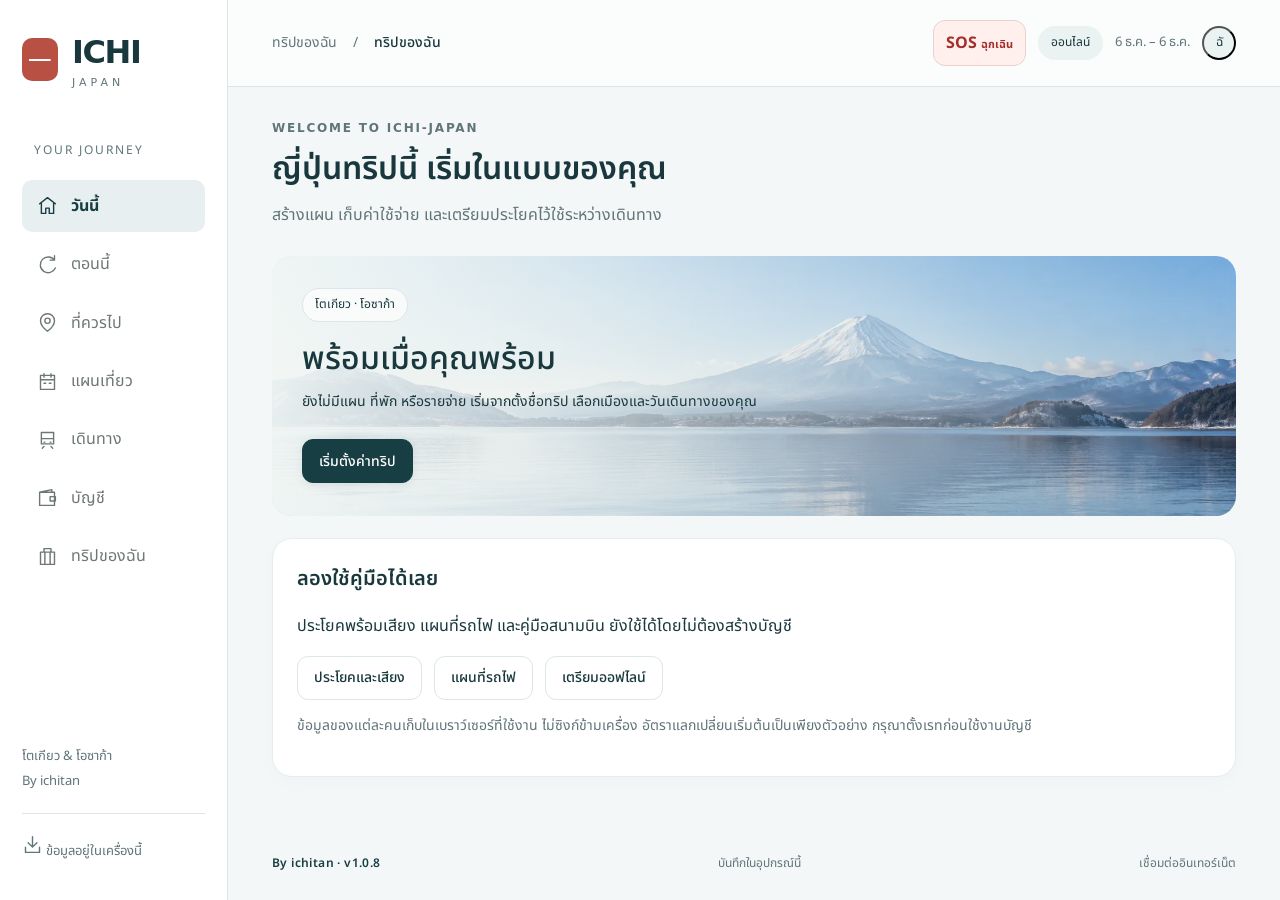
==== commit 9e16d0d3: "Rename index.html to index1.html" ====
--- a/index1.html
+++ b/index1.html
@@ -1 +1 @@
-<!doctype html><html lang="th"><head><meta charset="utf-8"><meta name="viewport" content="width=device-width,initial-scale=1,viewport-fit=cover"><meta name="theme-color" content="#254e48"><meta name="description" content="คู่หูเที่ยวญี่ปุ่น แผนทริป คู่มือสนามบิน บัญชีหารเงิน และเครื่องคิด Tax-free ที่เปิดออฟไลน์ได้"><title>ICHI-JAPAN</title><link rel="manifest" href="manifest.webmanifest"><link rel="icon" type="image/svg+xml" href="data:image/svg+xml,%3Csvg xmlns='http://www.w3.org/2000/svg' viewBox='0 0 64 64'%3E%3Crect width='64' height='64' rx='16' fill='%23254e48'/%3E%3Ctext x='32' y='46' text-anchor='middle' font-size='46' fill='white' font-family='serif'%3EI%3C/text%3E%3C/svg%3E"><link rel="stylesheet" href="style.css?v=107"></head><body><aside id="sidebar"></aside><div class="shell"><header id="topbar"></header><main id="app"></main><footer><span class="signature">By ichitan</span> บันทึกในอุปกรณ์นี้ <span id="net"></span></footer></div><nav id="bottom"></nav><dialog id="modal"><div id="modalbody"></div></dialog><div id="toast" role="status"></div><input hidden type="file" id="importfile" accept="application/json"><input hidden type="file" id="docfile" accept="image/*,application/pdf"><script type="module" src="app.js?v=107"></script></body></html>
+<!doctype html><html lang="th"><head><meta charset="utf-8"><meta name="viewport" content="width=device-width,initial-scale=1,viewport-fit=cover"><meta name="theme-color" content="#254e48"><meta name="description" content="คู่หูเที่ยวญี่ปุ่น แผนทริป คู่มือสนามบิน บัญชีหารเงิน และเครื่องคิด Tax-free ที่เปิดออฟไลน์ได้"><title>ICHI-JAPAN</title><link rel="manifest" href="manifest.webmanifest"><link rel="icon" type="image/svg+xml" href="data:image/svg+xml,%3Csvg xmlns='http://www.w3.org/2000/svg' viewBox='0 0 64 64'%3E%3Crect width='64' height='64' rx='16' fill='%23254e48'/%3E%3Ctext x='32' y='46' text-anchor='middle' font-size='46' fill='white' font-family='serif'%3EI%3C/text%3E%3C/svg%3E"><link rel="stylesheet" href="style.css?v=108"><link rel="stylesheet" href="discover.css?v=108"></head><body><aside id="sidebar"></aside><div class="shell"><header id="topbar"></header><main id="app"></main><footer><span class="signature">By ichitan</span> บันทึกในอุปกรณ์นี้ <span id="net"></span></footer></div><nav id="bottom"></nav><dialog id="modal"><div id="modalbody"></div></dialog><div id="toast" role="status"></div><input hidden type="file" id="importfile" accept="application/json"><input hidden type="file" id="docfile" accept="image/*,application/pdf"><script type="module" src="app.js?v=108"></script></body></html>
--- a/style.css
+++ b/style.css
@@ -16,6 +16,6 @@
 .ichi-brand{position:relative;padding-left:50px;font-size:32px;letter-spacing:-1.4px}.ichi-brand:before{content:'一';position:absolute;left:0;top:2px;width:36px;height:43px;border-radius:10px;background:#b85143;color:#fff;font:25px/43px serif;text-align:center}.ichi-brand small{font-size:11px;letter-spacing:4px;padding-top:8px}.ichi-mobile{letter-spacing:-1px}.ichi-mobile:before{content:'一';display:inline-grid;place-items:center;background:#b85143;color:white;border-radius:7px;width:27px;height:30px;font:20px serif;margin-right:9px;vertical-align:middle}.ichi-mobile small{letter-spacing:2px;font-size:10px}.dashboard-grid{display:grid;grid-template-columns:minmax(0,1.7fr) minmax(280px,1fr);gap:26px}.smart-hero{min-height:260px;display:flex;flex-direction:column;align-items:flex-start;justify-content:center}.smart-hero h2{font-size:clamp(1.5rem,2.5vw,2rem);max-width:620px}.smart-hero p{max-width:520px;line-height:1.9}.smart-hero .btn{margin-top:4px}.pinned-row{display:flex;flex-direction:column;text-align:left;width:100%;border:0;border-bottom:1px solid var(--line);background:white;padding:16px 0;gap:6px}.pinned-row b{font-size:1rem;font-weight:500}.pinned-row span{font-size:1rem;color:var(--muted)}.pinned-row:last-child{border:0}.summary-hero{display:grid;grid-template-columns:1fr 1fr;gap:25px;background:#173e42;color:white;border-radius:22px;padding:30px}.summary-hero span{display:block;color:#cee0e0;font-size:.9rem}.summary-hero strong{display:block;font-size:2.3rem;line-height:1.6;font-weight:500;font-variant-numeric:tabular-nums;overflow-wrap:anywhere}.summary-phases{display:grid;grid-template-columns:repeat(3,1fr);gap:16px;margin-top:20px}.summary-phases span{color:var(--muted);font-size:.875rem}.summary-phases h2{margin-top:10px;font-size:1.4rem}.offline-groups{background:#f2f6f6;padding:3px 16px;border-radius:13px}.offline-groups .row{gap:12px;font-size:.875rem}.offline-groups strong{white-space:nowrap;font-weight:500}.offline-steps{padding-left:23px;font-size:.875rem;line-height:1.9;color:var(--muted)}.offline-steps li{margin-bottom:10px}.translator-composer{margin:18px 0;background:#fff;border:1px solid var(--line);border-radius:15px;padding:18px 20px}.translator-composer summary{font-size:1rem;color:var(--green)}.phrasecard>.flex:first-child{gap:8px}.phrasecard .phrasecat{margin-right:auto}.phrasecard [data-action=pinphrase]{padding:5px 10px;font-size:.8rem;min-height:38px}.phrasecard [data-action=pinphrase][aria-pressed=true]{background:#fcf1df;border-color:#ead2ac;color:#82602d}.wallet-tabs{scrollbar-width:thin}.amount-entry .field select{background:white;font-size:.95rem}.amount-entry [name=currency]{min-height:42px;font-size:.95rem}.amount-entry .field:has([name=currency]){margin-bottom:20px}.offline-groups+.note:empty{display:none}
 @media(max-width:1000px){.dashboard-grid{grid-template-columns:1fr}.dashboard-grid>div:last-child{display:grid;grid-template-columns:1fr 1fr;gap:17px;align-items:start}.dashboard-grid>div:last-child>.gap{margin-top:0}}@media(max-width:650px){.dashboard-grid>div:last-child{display:block}.dashboard-grid>div:last-child>.gap{margin-top:17px}.summary-hero{grid-template-columns:1fr;padding:24px;gap:15px}.summary-hero strong{font-size:1.9rem}.summary-hero>div+div{border-top:1px solid #ffffff33;padding-top:15px}.summary-phases{grid-template-columns:1fr;gap:10px}.summary-phases .card{display:flex;align-items:center;justify-content:space-between;padding:17px}.summary-phases h2{margin:0}.smart-hero{min-height:240px}.smart-hero h2{font-size:1.5rem}.wallet-tabs{gap:18px}.wallet-tabs button{font-size:.875rem}.translator-composer{padding:17px}.phrasecard>.flex:first-child{flex-wrap:wrap}.offline-groups{padding:2px 10px}}
 
-/* 1.0.7 */
+/* 1.0.8 */
 .sos-button{border:1px solid #ead1ce;background:#fff0ee;color:#a32e2a;border-radius:12px;padding:9px 12px;font-weight:700;cursor:pointer;white-space:nowrap}.sos-button span{font-size:11px}.sos-jp{font-size:clamp(26px,6vw,48px);line-height:1.6}.sos-panel .btn{min-height:48px}.group-split{border:1px solid var(--line);border-radius:16px;padding:18px}.member-shares>div{display:flex;align-items:center;gap:12px;padding:10px 0}.member-shares label{flex:1}.member-shares input[inputmode]{width:120px}.member-shares input[type=checkbox]{width:20px;height:20px;accent-color:#254e48}.place-row{border-top:1px solid var(--line);padding:18px 0}.today-tools{margin-bottom:20px}.today-tools .flex{margin-top:14px}.sos-panel .card{box-shadow:none}#peopleFields{display:grid;grid-template-columns:1fr 1fr;gap:12px;margin-top:16px}@media(max-width:600px){#peopleFields{grid-template-columns:1fr}#bottom{grid-template-columns:repeat(6,1fr)}#bottom .navbtn{font-size:10px;padding:10px 2px}#bottom .ico{width:20px;height:20px}.sos-button span{display:none}.member-shares input[inputmode]{width:100px}.ichi-mobile{font-size:18px!important}#topbar{gap:6px}.avatar{display:none}.today-tools .btn{flex:1 1 40%}}
 #bottom{grid-template-columns:repeat(6,minmax(0,1fr))}
--- a/discover.css
+++ b/discover.css
@@ -0,0 +1,8 @@
+/* Discover: shares ICHI's local font, colors and controls. No remote images or fonts. */
+.discover{--dc-ink:#254e48;--dc-muted:#68756f;max-width:1160px;margin:auto}.discover [hidden]{display:none!important}.dc-hero{display:flex;align-items:center;justify-content:space-between;gap:20px;padding:32px 35px;background:#eaf0e9;border:1px solid #dce6dc;border-radius:24px;margin-bottom:22px;overflow:hidden}.dc-eyebrow{font-size:12px;letter-spacing:2px;color:var(--dc-ink);margin:0 0 12px;font-weight:600}.dc-hero h1{font-size:clamp(29px,4vw,43px);line-height:1.3;letter-spacing:-1px;margin:0 0 12px;font-weight:600;color:var(--dc-ink)}.dc-hero p:last-child{margin:0;color:#596b61}.dc-hero-mark{font-family:serif;font-size:94px;color:#b95844;border:1px solid #b9584455;border-radius:50%;line-height:1;padding:13px;transform:rotate(-8deg)}.dc-controls{background:#fff;border:1px solid var(--line);border-radius:20px;padding:22px}.dc-search{display:flex;gap:12px;align-items:center;padding:0 16px;background:#f7f8f5;border:1px solid #d9e0d8;border-radius:13px}.dc-search span{font-size:28px;color:var(--dc-ink)}.dc-search input{width:100%;min-width:0;border:0;background:transparent;padding:17px 0;font:inherit;font-size:16px;outline:none}.dc-search:focus-within{outline:2px solid var(--dc-ink);outline-offset:2px}.dc-filter-label{font-size:13px;font-weight:600;color:var(--dc-ink);margin:20px 0 10px}.dc-filter-label span{font-size:11px;font-weight:400;color:var(--dc-muted);margin-left:8px}.dc-scroll{display:flex;overflow-x:auto;gap:8px;padding:2px 2px 8px;scrollbar-width:thin;max-width:100%;overscroll-behavior-inline:contain}.discover .dc-chip{flex:none;white-space:nowrap;min-height:44px;border-radius:100px;padding:10px 15px;font-size:13px;background:#fff;border:1px solid #dee4db;color:#43574a}.discover .dc-chip.selected{background:var(--dc-ink);border-color:var(--dc-ink);color:#fff}.dc-toolbar{display:flex;gap:8px;align-items:center;flex-wrap:wrap;margin-top:12px}.dc-area{flex:1;min-width:140px}.dc-area select{width:100%;max-width:100%;border:1px solid var(--line);border-radius:12px;background:white;font:inherit;padding:10px 12px;font-size:13px;min-height:44px}.discover .dc-clear{border:0;color:var(--dc-muted);font-size:12px;min-height:44px}.dc-category-details{border-top:1px solid var(--line);margin-top:12px;padding-top:14px}.dc-category-details summary{font-size:13px;cursor:pointer;min-height:44px;padding:9px 0}.dc-category-details summary span{font-size:11px;color:var(--dc-muted);margin-left:8px}.dc-category-grid{display:flex;flex-wrap:wrap;gap:8px}.dc-assist{display:flex;align-items:center;justify-content:space-between;gap:18px;padding:20px 22px;background:#f4eee5;border:1px solid #e7dac8;border-radius:18px;margin:20px 0 14px}.dc-assist b{font-size:16px;color:#574b39}.dc-assist p{margin:4px 0 0;font-size:13px;color:#776c5c}.discover .btn{min-height:44px}.dc-assist .btn{white-space:nowrap}.dc-offline{font-size:12px;color:var(--dc-muted);line-height:1.8;margin:12px 3px 24px}.dc-result-count{font-size:13px;color:var(--dc-muted)}.dc-zone{margin:26px 0 32px}.dc-zone>h2{font-size:19px;font-weight:500;margin:0 0 15px}.dc-grid{display:grid;grid-template-columns:repeat(3,minmax(0,1fr));gap:18px}.dc-card{background:#fff;border:1px solid #e0e6dd;border-radius:19px;overflow:hidden;min-width:0;display:flex;flex-direction:column}.dc-card-body{padding:21px;display:flex;flex-direction:column;flex:1}.dc-kicker{font-size:11px;color:var(--dc-muted);letter-spacing:.3px;margin-bottom:7px}.dc-card h3{margin:0}.discover .dc-title{padding:0;text-align:left;background:none;border:0;border-radius:0;color:var(--dc-ink);font-size:20px;font-weight:600;line-height:1.4;min-height:44px;display:block;width:100%;overflow-wrap:anywhere}.dc-th{font-size:13px;color:var(--dc-muted);margin:3px 0 12px}.dc-tags{display:flex;flex-wrap:wrap;gap:5px}.dc-tags span{background:#f1f4ee;color:#607354;padding:4px 8px;border-radius:5px;font-size:10px}.dc-description{font-size:14px;line-height:1.85;margin:16px 0;color:#4a5b50}.dc-facts{font-size:12px;margin:0 0 20px}.dc-facts>div{display:grid;grid-template-columns:86px 1fr;gap:6px;padding:5px 0}.dc-facts dt{color:var(--dc-muted)}.dc-facts dd{margin:0;color:#344a3b;overflow-wrap:anywhere}.dc-card-actions{display:grid;grid-template-columns:1fr 1fr;gap:8px;margin-top:auto}.dc-card-actions>.primary,.dc-card-actions>.dc-details{grid-column:1/-1}.dc-card-actions .btn{font-size:12px;padding:10px 8px}.discover .dc-wish[aria-pressed=true]{background:#fff1ec;border-color:#e7c3b6;color:#a54935}.discover .dc-details{border:0;background:transparent;font-size:12px;color:var(--dc-muted)}.dc-art{position:relative;isolation:isolate;height:112px;background:#e6ebe2;overflow:hidden}.dc-art-circle{position:absolute;right:22%;top:16px;width:64px;height:64px;background:#ce78624a;border-radius:50%}.dc-art-lines{position:absolute;bottom:-32px;right:-20px;width:210px;height:135px;border:1px solid #83928055;border-radius:50%;box-shadow:0 -10px 0 9px #ffffff30,0 -20px 0 18px #83928018;transform:rotate(-17deg)}.dc-art-label{position:absolute;bottom:17px;left:22px;font-size:10px;text-transform:uppercase;letter-spacing:3px;color:#425747}.dc-art-city .dc-art-lines{border-radius:2px;transform:rotate(-8deg);background:repeating-linear-gradient(90deg,#58705b18 0 16px,transparent 16px 29px);bottom:-47px}.dc-art-temple{background:#eee2d4}.dc-art-temple .dc-art-lines{border-radius:0;transform:rotate(0);height:60px;bottom:-15px;border-top:7px solid #aa69583d;border-left:9px solid #aa69583d;border-right:9px solid #aa69583d;right:17%;width:140px;box-shadow:0 -18px 0 -14px #aa695866}.dc-art-bay{background:#e1eced}.dc-art-bay .dc-art-lines{border-color:#54778055;box-shadow:0 -10px 0 9px #fff4,0 -20px 0 18px #54778016}.dc-art-tower .dc-art-lines{transform:rotate(0);height:120px;width:40px;border-radius:40% 40% 0 0;right:24%;bottom:-16px;background:#b8695540;border-color:#b8695555;box-shadow:0 0 0 6px #fff3}.dc-art-park .dc-art-circle{background:#7b98684a}.dc-empty{text-align:center;padding:45px 20px;border:1px dashed #cfd7c9;border-radius:20px;margin:24px 0;background:#fbfcf8}.dc-empty>span{font-size:32px}.dc-empty h2{font-size:21px}.dc-empty p{color:var(--dc-muted);font-size:14px;line-height:1.9}.dc-routes-section{margin-top:44px}.dc-routes-section>h2{font-size:23px}.dc-route-grid{display:grid;grid-template-columns:1fr 1fr;gap:18px}.dc-route{padding:24px;border:1px solid #dedfce;background:#fcfbf6;border-radius:18px;margin-bottom:16px}.dc-route h3{font-size:19px;margin:7px 0 10px;color:var(--dc-ink)}.dc-route p{font-size:13px;line-height:1.8;color:#68705e}.dc-route-stops{display:flex;align-items:center;flex-wrap:wrap;gap:5px;margin:18px 0}.discover .dc-stop{padding:7px 10px;border:1px solid #e3e5d8;background:#fff;font-size:12px;text-align:left}.dc-source-note{margin-top:25px;padding-top:18px;border-top:1px solid var(--line)}.dc-modal-actions{display:flex;flex-wrap:wrap;gap:8px;margin:20px 0 28px}.dc-modal-actions>.btn{flex:1 1 45%}.dc-nearby{display:grid;gap:8px}.discover .dc-nearby-row{display:flex;flex-wrap:wrap;text-align:left;justify-content:space-between;gap:7px;padding:14px;background:#f7f9f3;font-size:14px}.dc-nearby-row small{display:block;font-size:11px;color:var(--dc-muted);flex-basis:100%}.dc-detail .dc-art{border-radius:14px;height:120px;margin-bottom:22px}.dc-detail>h3{font-size:18px}.dc-detail>.notice{font-size:14px}.dc-interests{border:1px solid var(--line);border-radius:14px;padding:16px;display:grid;grid-template-columns:1fr 1fr;gap:8px}.dc-interests legend{font-size:14px;padding:0 5px}.dc-interests label{display:flex;align-items:center;gap:6px;font-size:13px;min-height:44px}.dc-interests input{width:19px;height:19px;accent-color:var(--dc-ink)}.dc-add-list{padding-left:26px;line-height:2;color:var(--dc-ink);font-size:14px}.discover :focus-visible{outline:2px solid #aa604a;outline-offset:3px}.discover .sr-only{position:absolute;width:1px;height:1px;overflow:hidden;clip:rect(0,0,0,0)}#bottom{grid-template-columns:repeat(7,minmax(0,1fr))}#bottom .navbtn{min-width:0;min-height:60px;white-space:nowrap}
+@media(max-width:1200px){.dc-grid{grid-template-columns:repeat(2,minmax(0,1fr))}}@media(max-width:650px){.dc-hero{padding:24px 20px;border-radius:19px;gap:8px}.dc-hero-mark{font-size:56px;padding:8px}.dc-hero p:last-child{font-size:13px;max-width:220px}.dc-eyebrow{font-size:10px;letter-spacing:1.4px}.dc-controls{padding:16px;border-radius:17px}.dc-search{padding:0 12px}.dc-search input{font-size:16px;padding:14px 0}.dc-search input::placeholder{font-size:12px}.dc-grid,.dc-route-grid{grid-template-columns:1fr}.dc-assist{align-items:stretch;flex-direction:column;padding:18px;gap:14px}.dc-assist>.btn{width:100%;justify-content:center}.dc-art{height:90px}.dc-card-body{padding:20px}.dc-title{font-size:21px!important}.dc-facts{font-size:13px}.dc-card-actions .btn{font-size:14px}.dc-filter-label span{display:block;margin:5px 0 0}.dc-toolbar{gap:6px}.dc-toolbar>.dc-chip{font-size:12px}.dc-area{min-width:115px}.dc-clear{margin-left:auto}.dc-route{padding:21px}.dc-detail .dc-facts>div{grid-template-columns:85px 1fr}#bottom .navbtn{font-size:9px!important;padding:9px 0!important}#bottom .ico{width:19px;height:19px}#bottom{gap:0;padding-left:2px;padding-right:2px}.dc-interests{grid-template-columns:1fr 1fr;padding:12px}.discover .dc-chip{font-size:12px}.dc-category-details summary{font-size:13px}}
+/* Layout balance: compact discovery controls and consistent itinerary columns. */
+.dc-hero{padding:26px 30px;min-height:150px;margin-bottom:18px}.dc-hero-help{display:grid;justify-items:center;gap:8px;position:relative;flex:none}.dc-hero-help small{font-size:11px;color:#65745d}.dc-compass{width:65px;height:65px;color:#b86b51;position:absolute;right:calc(100% + 22px);top:5px}.dc-controls{padding:18px 22px}.dc-cities{margin-top:14px}.dc-quicks{margin-top:7px}.dc-filter-bottom{position:relative;border-top:1px solid var(--line);margin-top:8px;padding-top:5px}.dc-filter-bottom>.dc-clear{position:absolute;right:0;top:4px;font-size:12px;padding:8px}.dc-category-details{border:0;margin:0;padding:0}.dc-category-details summary{max-width:calc(100% - 92px);min-height:44px;display:list-item;line-height:26px;padding:9px 0}.dc-category-grid{margin-top:15px}.dc-area{display:block;max-width:340px;font-size:12px}.dc-area>span{display:block;margin:5px 0}.dc-view-tabs{display:flex;gap:5px;margin-top:20px;border-bottom:1px solid #dce3d7}.discover .dc-view-tab{border:0;border-radius:0;background:transparent;font-size:13px;color:#6d7769;padding:11px 15px;min-height:48px;white-space:nowrap}.discover .dc-view-tab.selected{color:#254e48;border-bottom:2px solid #254e48;font-weight:600}.dc-view-tabs [data-dc-count]{background:#e8eee2;padding:1px 6px;border-radius:10px;font-size:11px;margin-left:4px}.dc-offline{margin:12px 2px 16px}.dc-zone{margin-top:18px}.dc-result-count{margin-bottom:10px}.dc-routes-section{scroll-margin-top:105px}.event{grid-template-columns:53px 17px minmax(0,1fr) 44px}.event>div{min-width:0}.event h3,.event p{overflow-wrap:anywhere}.event p{white-space:pre-line;line-height:1.8}.event>[data-action=eventedit]{width:44px;height:44px;position:relative;z-index:1;padding:8px}.event [data-discover=detail]{font-size:12px;margin-top:8px;max-width:100%;white-space:normal}.ichi-brand:before,.ichi-mobile:before{content:'';background:#b85143 linear-gradient(white,white) center/60% 2px no-repeat}.dc-card-actions .btn{line-height:1.5}.dc-route-grid{align-items:start}
+@media(max-width:650px){.dc-hero{padding:22px 20px;min-height:0;gap:16px;align-items:flex-start;flex-direction:column}.dc-hero h1{font-size:29px;margin-bottom:7px}.dc-hero p:last-child{max-width:none}.dc-hero-help{display:flex;gap:10px;align-items:center;width:100%;justify-content:space-between}.dc-hero-help .btn{font-size:13px;padding:11px 14px;min-height:46px}.dc-hero-help small{font-size:10px;max-width:96px;line-height:1.7}.dc-compass{position:absolute;right:0;top:-98px;width:50px;height:50px}.dc-controls{padding:14px 15px}.dc-cities{margin-top:11px}.dc-quicks{margin-top:3px}.discover .dc-chip{padding:9px 13px}.dc-search input{padding:11px 0;min-height:46px}.dc-view-tabs{gap:0;margin-top:15px}.discover .dc-view-tab{font-size:12px;padding:10px 9px;flex:1}.dc-offline{font-size:11px;line-height:1.7;margin:11px 0}.dc-result-count{font-size:12px}.event{grid-template-columns:39px 9px minmax(0,1fr) 40px;gap:6px}.event>[data-action=eventedit]{width:40px}.dc-routes-section{scroll-margin-top:82px}.dc-hero-help .btn{box-shadow:none}}
+@media(max-width:650px){.dc-hero{display:grid;grid-template-columns:minmax(0,1fr) auto;padding:20px 17px;gap:10px;align-items:center;margin-bottom:14px}.dc-hero h1{font-size:26px;letter-spacing:-.6px}.dc-eyebrow{font-size:9px;margin-bottom:8px}.dc-hero p:last-child{font-size:12px;max-width:190px;line-height:1.8}.dc-hero-help{display:grid;width:auto;justify-items:center;gap:7px}.dc-hero-help .btn{font-size:12px;min-height:44px;padding:10px 12px}.dc-hero-help small{font-size:9px;max-width:106px;text-align:center}.dc-compass{display:none}.dc-controls{padding:12px}.dc-cities{margin-top:8px}.dc-quicks{margin-top:0}.dc-scroll{padding-bottom:5px}.dc-filter-bottom{margin-top:4px;padding-top:0}.dc-offline{margin:8px 0;font-size:10px}.dc-art{height:76px}.dc-zone{margin-top:12px}.dc-zone>h2{font-size:18px;margin-bottom:12px}.dc-result-count{margin-top:9px;margin-bottom:7px}}
+@media(max-width:360px){.dc-hero{grid-template-columns:1fr}.dc-hero-help{display:flex;justify-content:space-between;gap:10px}.dc-hero h1{font-size:27px}.dc-hero p:last-child{max-width:none}.dc-interests{grid-template-columns:1fr}}
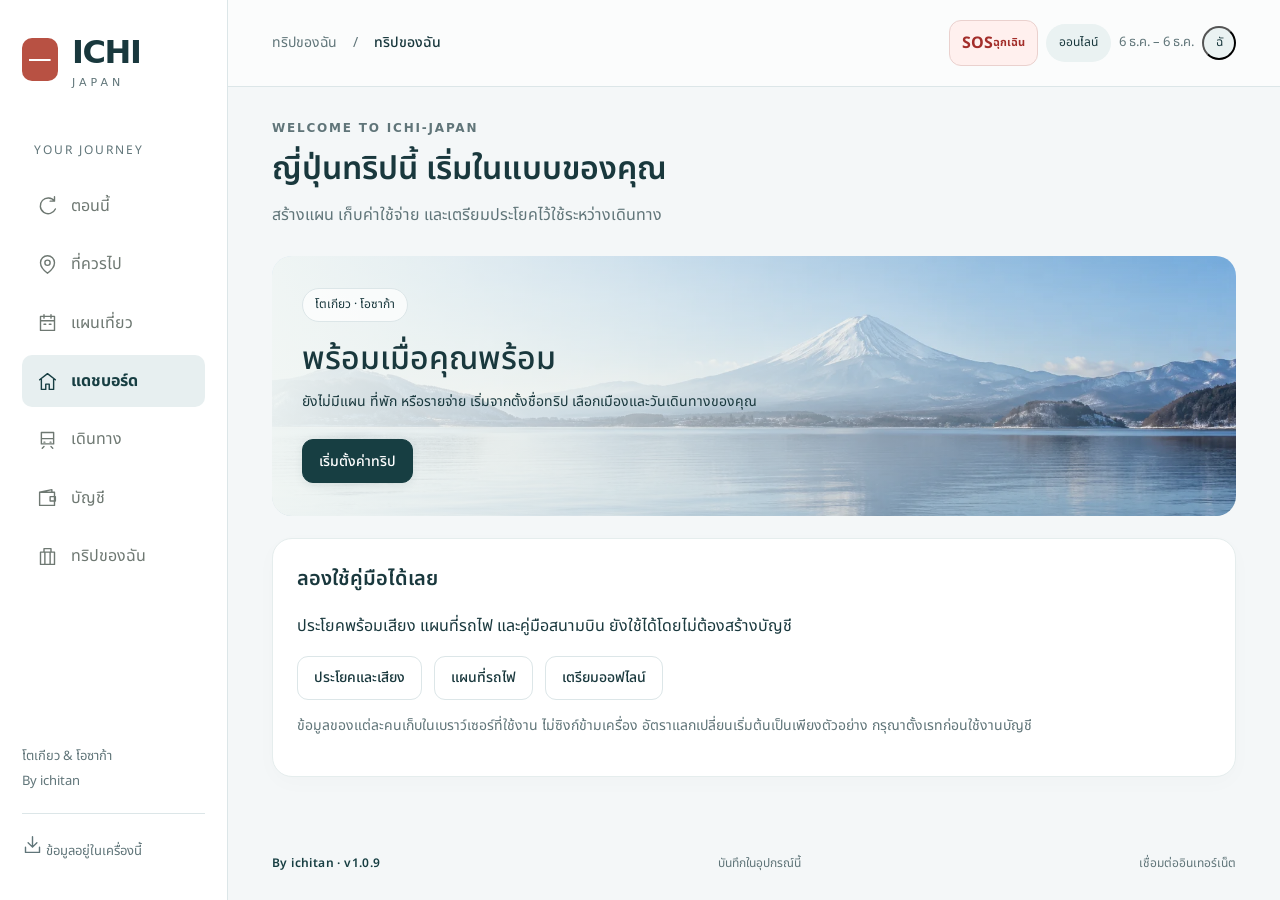
==== commit 40e25046: "Rename index.html to index1.html" ====
--- a/index1.html
+++ b/index1.html
@@ -1 +1 @@
-<!doctype html><html lang="th"><head><meta charset="utf-8"><meta name="viewport" content="width=device-width,initial-scale=1,viewport-fit=cover"><meta name="theme-color" content="#254e48"><meta name="description" content="คู่หูเที่ยวญี่ปุ่น แผนทริป คู่มือสนามบิน บัญชีหารเงิน และเครื่องคิด Tax-free ที่เปิดออฟไลน์ได้"><title>ICHI-JAPAN</title><link rel="manifest" href="manifest.webmanifest"><link rel="icon" type="image/svg+xml" href="data:image/svg+xml,%3Csvg xmlns='http://www.w3.org/2000/svg' viewBox='0 0 64 64'%3E%3Crect width='64' height='64' rx='16' fill='%23254e48'/%3E%3Ctext x='32' y='46' text-anchor='middle' font-size='46' fill='white' font-family='serif'%3EI%3C/text%3E%3C/svg%3E"><link rel="stylesheet" href="style.css?v=108"><link rel="stylesheet" href="discover.css?v=108"></head><body><aside id="sidebar"></aside><div class="shell"><header id="topbar"></header><main id="app"></main><footer><span class="signature">By ichitan</span> บันทึกในอุปกรณ์นี้ <span id="net"></span></footer></div><nav id="bottom"></nav><dialog id="modal"><div id="modalbody"></div></dialog><div id="toast" role="status"></div><input hidden type="file" id="importfile" accept="application/json"><input hidden type="file" id="docfile" accept="image/*,application/pdf"><script type="module" src="app.js?v=108"></script></body></html>
+<!doctype html><html lang="th"><head><meta charset="utf-8"><meta name="viewport" content="width=device-width,initial-scale=1,viewport-fit=cover"><meta name="theme-color" content="#254e48"><meta name="description" content="คู่หูเที่ยวญี่ปุ่น แผนทริป คู่มือสนามบิน บัญชีหารเงิน และเครื่องคิด Tax-free ที่เปิดออฟไลน์ได้"><title>ICHI-JAPAN</title><link rel="manifest" href="manifest.webmanifest"><link rel="icon" type="image/svg+xml" href="data:image/svg+xml,%3Csvg xmlns='http://www.w3.org/2000/svg' viewBox='0 0 64 64'%3E%3Crect width='64' height='64' rx='16' fill='%23254e48'/%3E%3Ctext x='32' y='46' text-anchor='middle' font-size='46' fill='white' font-family='serif'%3EI%3C/text%3E%3C/svg%3E"><link rel="stylesheet" href="style.css?v=109"><link rel="stylesheet" href="discover.css?v=109"></head><body><aside id="sidebar"></aside><div class="shell"><header id="topbar"></header><main id="app"></main><footer><span class="signature">By ichitan</span> บันทึกในอุปกรณ์นี้ <span id="net"></span></footer></div><nav id="bottom"></nav><dialog id="modal"><div id="modalbody"></div></dialog><div id="toast" role="status"></div><input hidden type="file" id="importfile" accept="application/json"><input hidden type="file" id="docfile" accept="image/*,application/pdf"><input hidden type="file" id="ticketfile" accept="image/*,application/pdf"><script type="module" src="app.js?v=109"></script></body></html>
--- a/style.css
+++ b/style.css
@@ -19,3 +19,10 @@
 /* 1.0.8 */
 .sos-button{border:1px solid #ead1ce;background:#fff0ee;color:#a32e2a;border-radius:12px;padding:9px 12px;font-weight:700;cursor:pointer;white-space:nowrap}.sos-button span{font-size:11px}.sos-jp{font-size:clamp(26px,6vw,48px);line-height:1.6}.sos-panel .btn{min-height:48px}.group-split{border:1px solid var(--line);border-radius:16px;padding:18px}.member-shares>div{display:flex;align-items:center;gap:12px;padding:10px 0}.member-shares label{flex:1}.member-shares input[inputmode]{width:120px}.member-shares input[type=checkbox]{width:20px;height:20px;accent-color:#254e48}.place-row{border-top:1px solid var(--line);padding:18px 0}.today-tools{margin-bottom:20px}.today-tools .flex{margin-top:14px}.sos-panel .card{box-shadow:none}#peopleFields{display:grid;grid-template-columns:1fr 1fr;gap:12px;margin-top:16px}@media(max-width:600px){#peopleFields{grid-template-columns:1fr}#bottom{grid-template-columns:repeat(6,1fr)}#bottom .navbtn{font-size:10px;padding:10px 2px}#bottom .ico{width:20px;height:20px}.sos-button span{display:none}.member-shares input[inputmode]{width:100px}.ichi-mobile{font-size:18px!important}#topbar{gap:6px}.avatar{display:none}.today-tools .btn{flex:1 1 40%}}
 #bottom{grid-template-columns:repeat(6,minmax(0,1fr))}
+
+/* 1.0.9 · mobile header, centered dashboard, itinerary controls */
+#bottom{grid-template-columns:repeat(7,minmax(0,1fr))}.rail-shortcut{display:flex;align-items:center;justify-content:space-between;gap:16px;border:1px solid var(--line);background:#f1f5f2;border-radius:16px;padding:14px 16px;margin:0 0 20px}.rail-shortcut div{display:grid;gap:2px;min-width:0}.rail-shortcut b{font-size:14px;font-weight:650;overflow:hidden;text-overflow:ellipsis;white-space:nowrap}.rail-shortcut small{font-size:12px;color:var(--muted)}.rail-shortcut .eyebrow{font-size:10px}.rail-shortcut .btn{flex-shrink:0}
+.event-card{grid-template-columns:53px 17px minmax(0,1fr) auto;align-items:start}.event-main{min-width:0}.event-heading{display:flex;align-items:flex-start;justify-content:space-between;gap:10px}.event-heading h3{overflow-wrap:anywhere}.event-state{display:flex;gap:5px;flex-wrap:wrap;justify-content:flex-end}.booking-chip,.entry-chip{display:inline-flex;align-items:center;border-radius:999px;padding:4px 8px;font-size:10px;line-height:1.3;white-space:nowrap;border:1px solid transparent}.booking-wish{background:#f4f2ed;color:#6d6658}.booking-planned{background:#edf4f1;color:#315c51}.booking-need{background:#fff3df;color:#8b5d1e}.booking-booked{background:#e7f4e9;color:#286343}.entry-chip{background:#f2f3f2;color:#5e6c66}.done-chip{background:#e8f4ec;color:#347054}.leg-note{margin:11px 0 8px;padding:10px 12px;background:#f2f6f4;border-left:3px solid #719589;border-radius:0 10px 10px 0;font-size:12px;line-height:1.65}.leg-note b,.leg-note span{display:block}.leg-note span{color:#4e625a;margin-top:3px;white-space:pre-line}.event-route-actions,.event-mobile-controls{display:flex;gap:7px;flex-wrap:wrap;margin-top:10px}.event-route-actions .btn{min-height:36px}.route-next{background:#f5f8f6;border-color:#d8e4de}.event-mobile-controls{max-width:210px;justify-content:flex-end}.event-mobile-controls .btn{min-width:36px}.ticket-line{display:flex;align-items:center;gap:7px;flex-wrap:wrap;margin-top:9px;font-size:12px;color:#4e625a}.ticket-editor{border:1px solid var(--line);background:#f8faf8;border-radius:12px;padding:14px;margin:4px 0 15px}.ticket-editor>p{margin:7px 0}.booking-flow{display:flex;align-items:center;gap:7px;flex-wrap:wrap;margin:16px 0}.booking-flow span{font-size:11px;padding:6px 9px;border-radius:999px;background:#f0f4f1}.booking-flow i{font-style:normal;color:#97a39d}.plan-card>.cardhead{align-items:flex-start}.plan-card>.cardhead .note{margin:5px 0 0}.plan-date-tabs{overflow-x:auto;flex-wrap:nowrap;padding-bottom:4px;scrollbar-width:thin}.plan-date-tabs .datebtn{flex:0 0 auto}
+#topbar>.flex{margin-left:auto;flex-wrap:nowrap;gap:8px}.sos-button{min-height:38px;display:inline-flex;align-items:center;justify-content:center}.pill#offlinebadge{min-height:38px}
+@media(max-width:800px){#bottom{grid-template-columns:repeat(7,minmax(0,1fr));padding-left:4px;padding-right:4px}#bottom .navbtn{font-size:10px;padding:8px 1px;gap:4px;min-width:0}#bottom .ico{width:19px;height:19px}#topbar{height:64px;padding:0 14px;gap:8px;background:#fffffff3;backdrop-filter:blur(12px)}#topbar>.flex{gap:6px}.ichi-mobile{font-size:17px!important;white-space:nowrap}.ichi-mobile:before{width:26px;height:28px;line-height:28px;margin-right:7px}.sos-button{padding:7px 10px;border-radius:10px;font-size:12px;min-height:36px}.sos-button span{display:none}.pill#offlinebadge{padding:6px 9px;min-height:36px;font-size:11px}.rail-shortcut{margin:-4px 0 18px;padding:12px 13px;border-radius:14px}.rail-shortcut small{display:none}.rail-shortcut b{font-size:12px}.rail-shortcut .btn{padding:8px 10px;min-height:38px;font-size:12px}.event-card{grid-template-columns:40px 10px minmax(0,1fr);gap:7px;padding:17px 0}.event-card>time{grid-column:1}.event-card>.dot{grid-column:2}.event-card>.event-main{grid-column:3}.event-card>.event-mobile-controls{grid-column:3;max-width:none;justify-content:flex-start;margin-top:8px}.event-heading{display:block}.event-state{justify-content:flex-start;margin-top:7px}.event-route-actions{display:grid;grid-template-columns:1fr 1fr}.event-route-actions .route-next{grid-column:1/-1}.event-route-actions .btn{width:100%;font-size:11px;padding:7px 8px}.event-mobile-controls .btn{font-size:11px;padding:6px 8px;min-height:34px}.booking-flow{gap:5px}.booking-flow i{display:none}.booking-flow span{font-size:10px}.plan-layout{display:block}.plan-layout>div+div{margin-top:17px}.plan-card{padding:18px 16px}.plan-card>.cardhead .pill{display:none}.ticket-editor{padding:12px}.titleline{align-items:flex-start}.titleline>.btn{margin-left:auto}}
+@media(max-width:420px){#bottom .navbtn{font-size:9px}.ichi-mobile small{display:none}.sos-button{padding-left:9px;padding-right:9px}.pill#offlinebadge{padding-left:8px;padding-right:8px}.rail-shortcut .eyebrow{display:none}.rail-shortcut b{max-width:165px}.event-route-actions{grid-template-columns:1fr}.event-route-actions .route-next{grid-column:auto}.event-mobile-controls{gap:5px}}
--- a/discover.css
+++ b/discover.css
@@ -6,3 +6,7 @@
 @media(max-width:650px){.dc-hero{padding:22px 20px;min-height:0;gap:16px;align-items:flex-start;flex-direction:column}.dc-hero h1{font-size:29px;margin-bottom:7px}.dc-hero p:last-child{max-width:none}.dc-hero-help{display:flex;gap:10px;align-items:center;width:100%;justify-content:space-between}.dc-hero-help .btn{font-size:13px;padding:11px 14px;min-height:46px}.dc-hero-help small{font-size:10px;max-width:96px;line-height:1.7}.dc-compass{position:absolute;right:0;top:-98px;width:50px;height:50px}.dc-controls{padding:14px 15px}.dc-cities{margin-top:11px}.dc-quicks{margin-top:3px}.discover .dc-chip{padding:9px 13px}.dc-search input{padding:11px 0;min-height:46px}.dc-view-tabs{gap:0;margin-top:15px}.discover .dc-view-tab{font-size:12px;padding:10px 9px;flex:1}.dc-offline{font-size:11px;line-height:1.7;margin:11px 0}.dc-result-count{font-size:12px}.event{grid-template-columns:39px 9px minmax(0,1fr) 40px;gap:6px}.event>[data-action=eventedit]{width:40px}.dc-routes-section{scroll-margin-top:82px}.dc-hero-help .btn{box-shadow:none}}
 @media(max-width:650px){.dc-hero{display:grid;grid-template-columns:minmax(0,1fr) auto;padding:20px 17px;gap:10px;align-items:center;margin-bottom:14px}.dc-hero h1{font-size:26px;letter-spacing:-.6px}.dc-eyebrow{font-size:9px;margin-bottom:8px}.dc-hero p:last-child{font-size:12px;max-width:190px;line-height:1.8}.dc-hero-help{display:grid;width:auto;justify-items:center;gap:7px}.dc-hero-help .btn{font-size:12px;min-height:44px;padding:10px 12px}.dc-hero-help small{font-size:9px;max-width:106px;text-align:center}.dc-compass{display:none}.dc-controls{padding:12px}.dc-cities{margin-top:8px}.dc-quicks{margin-top:0}.dc-scroll{padding-bottom:5px}.dc-filter-bottom{margin-top:4px;padding-top:0}.dc-offline{margin:8px 0;font-size:10px}.dc-art{height:76px}.dc-zone{margin-top:12px}.dc-zone>h2{font-size:18px;margin-bottom:12px}.dc-result-count{margin-top:9px;margin-bottom:7px}}
 @media(max-width:360px){.dc-hero{grid-template-columns:1fr}.dc-hero-help{display:flex;justify-content:space-between;gap:10px}.dc-hero h1{font-size:27px}.dc-hero p:last-child{max-width:none}.dc-interests{grid-template-columns:1fr}}
+
+/* 1.0.9 · real-place photo previews */
+.dc-photo-wrap{position:relative;height:176px;overflow:hidden;background:#e6ebe2}.dc-photo-wrap>.dc-art{position:absolute;inset:0;height:100%}.dc-photo{position:absolute;inset:0;width:100%;height:100%;padding:0;border:0;background:transparent;overflow:hidden;color:#fff}.dc-photo img{display:block;width:100%;height:100%;object-fit:cover;transition:transform .25s ease}.dc-photo:hover img{transform:scale(1.025)}.dc-photo:after{content:'';position:absolute;inset:auto 0 0;height:42%;background:linear-gradient(transparent,#102f2b99);pointer-events:none}.dc-photo span{position:absolute;right:12px;bottom:10px;z-index:1;background:#ffffffdd;color:#254e48;border-radius:999px;padding:6px 10px;font-size:11px;font-weight:650;box-shadow:0 4px 14px #0001}.dc-detail .dc-photo-wrap{height:min(44vw,330px);min-height:220px;border-radius:16px;margin:8px 0 18px}.dc-detail .dc-photo-wrap>.dc-art{border-radius:16px}.dc-detail .dc-photo{border-radius:16px}.dc-photo-modal img{display:block;width:100%;max-height:68vh;object-fit:contain;border-radius:16px;background:#eef2e9}.dc-photo-modal p{margin-bottom:10px}.dc-card>.dc-art{height:176px}.dc-card .dc-photo-wrap+.dc-card-body{padding-top:20px}
+@media(max-width:720px){.dc-photo-wrap,.dc-card>.dc-art{height:190px}.dc-detail .dc-photo-wrap{height:250px;min-height:0}.dc-photo span{font-size:10px;padding:5px 9px}}
